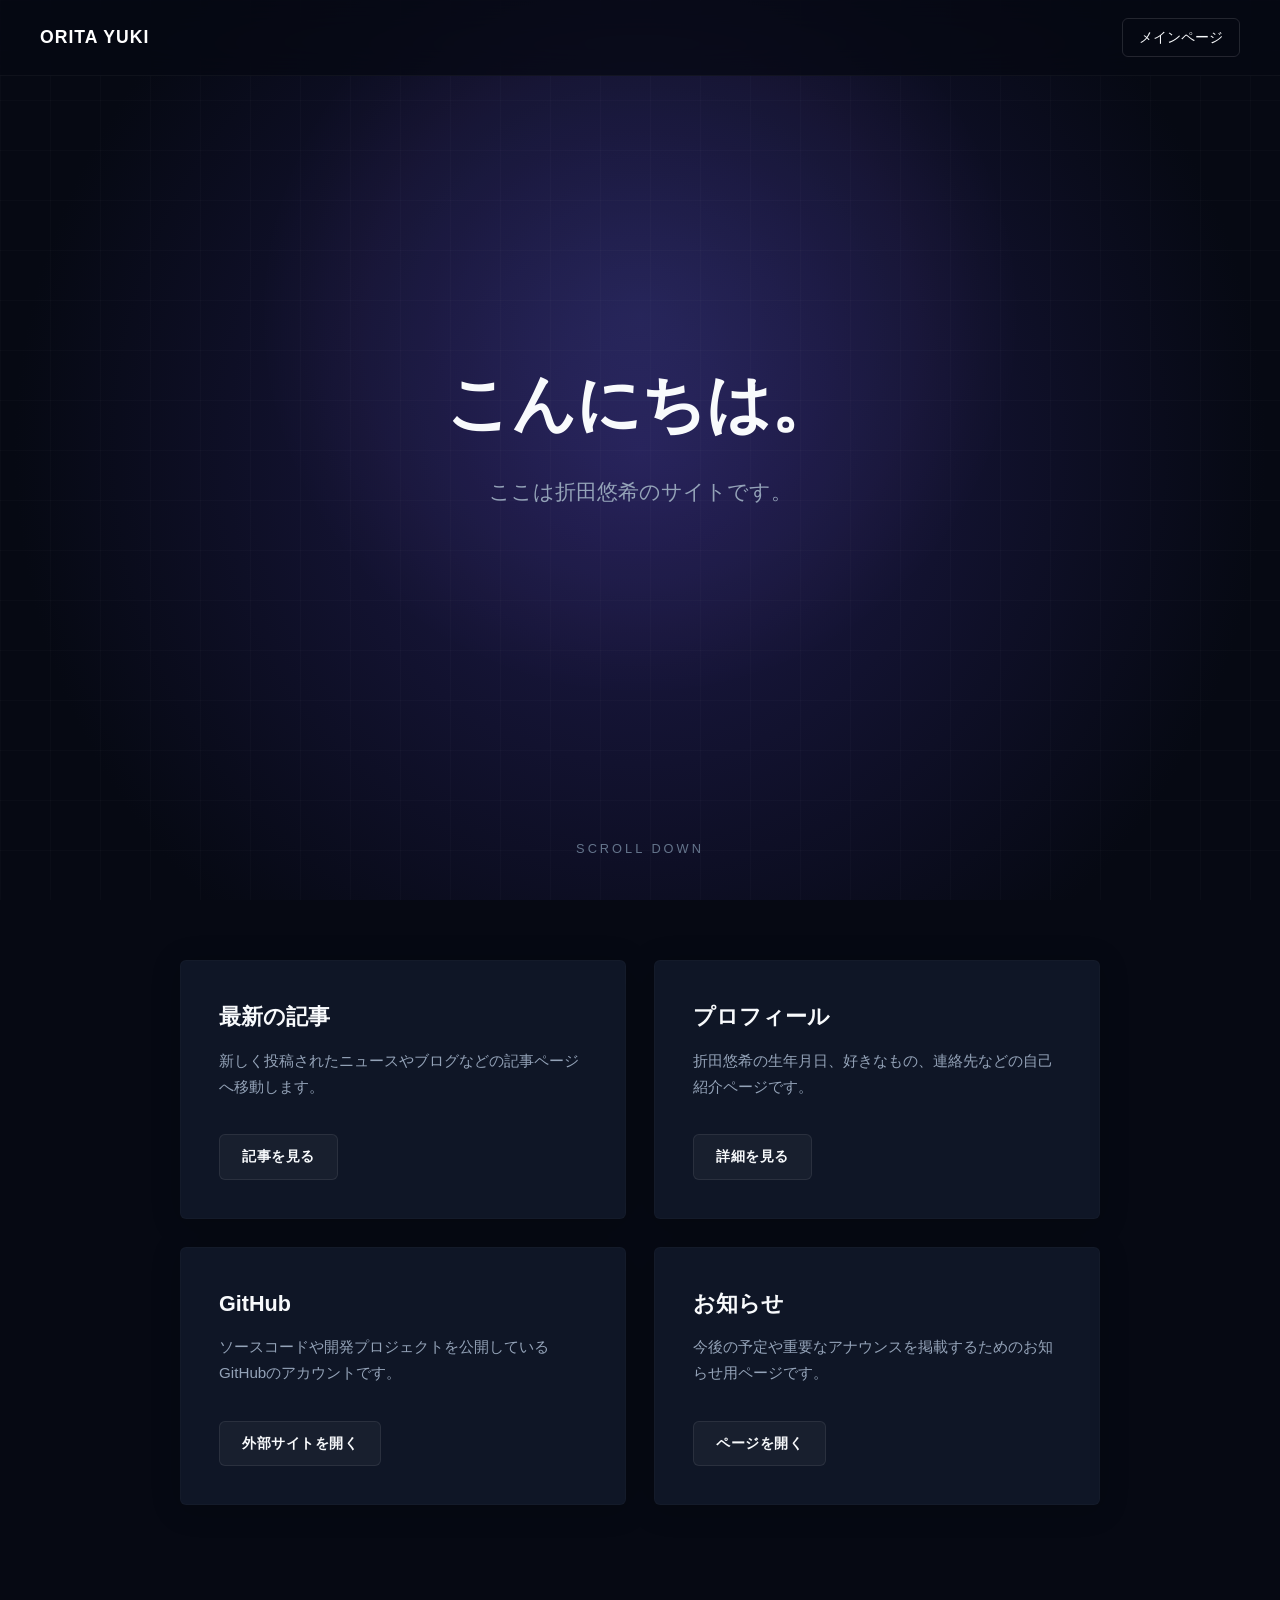
==== index.html @ 7fabd1dc "Add files via upload" ====
<!DOCTYPE html>
<html lang="ja">
<head>
    <meta charset="UTF-8">
    <meta name="viewport" content="width=device-width, initial-scale=1.0">
    <title>折田悠希のサイト</title>
    <style>
        :root {
            --bg-color: #060913;
            --card-bg: #0f1626;
            --text-color: #f8fafc;
            --text-muted: #475569;
            --primary-color: #1d4ed8;
            --accent-color: #6d28d9;
            --border-radius: 6px;
            --transition: cubic-bezier(0.16, 1, 0.3, 1) 0.8s;
        }

        * {
            box-sizing: border-box;
            margin: 0;
            padding: 0;
        }

        body {
            font-family: -apple-system, BlinkMacSystemFont, "Segoe UI", Roboto, "Helvetica Neue", Arial, sans-serif;
            background-color: var(--bg-color);
            color: var(--text-color);
            line-height: 1.7;
            overflow-x: hidden;
            perspective: 1000px;
        }

        /* 動く背景オブジェクト */
        .animated-bg {
            position: fixed;
            top: 0;
            left: 0;
            width: 100%;
            height: 100vh;
            z-index: -1;
            background: radial-gradient(circle at 50% 50%, #1e1b4b 0%, var(--bg-color) 80%);
            overflow: hidden;
        }

        .bg-blob {
            position: absolute;
            top: 35%;
            left: 50%;
            transform: translate(-50%, -50%) scale(1);
            width: 60vmax;
            height: 60vmax;
            background: radial-gradient(circle, rgba(99, 102, 241, 0.15) 0%, rgba(139, 92, 246, 0.05) 50%, transparent 70%);
            mix-blend-mode: screen;
            will-change: transform, border-radius, opacity;
            transition: transform 0.2s cubic-bezier(0.1, 0.8, 0.2, 1);
        }

        .bg-lines {
            position: absolute;
            inset: 0;
            background-image: linear-gradient(rgba(255, 255, 255, 0.02) 1px, transparent 1px),
                              linear-gradient(90deg, rgba(255, 255, 255, 0.02) 1px, transparent 1px);
            background-size: 50px 50px;
            transform-origin: center top;
            will-change: transform;
            transition: transform 0.15s linear;
        }

        /* ヘッダー固定 */
        header {
            position: fixed;
            top: 0;
            left: 0;
            width: 100%;
            background: rgba(6, 9, 19, 0.75);
            backdrop-filter: blur(16px);
            -webkit-backdrop-filter: blur(16px);
            border-bottom: 1px solid rgba(255, 255, 255, 0.04);
            padding: 18px 40px;
            display: flex;
            justify-content: space-between;
            align-items: center;
            z-index: 1000;
        }

        .logo {
            font-weight: 800;
            font-size: 1.1rem;
            letter-spacing: 1px;
            color: #ffffff;
        }

        .header-home-btn {
            font-size: 0.85rem;
            color: var(--text-color);
            text-decoration: none;
            border: 1px solid rgba(255, 255, 255, 0.12);
            padding: 7px 16px;
            border-radius: var(--border-radius);
            transition: all 0.3s ease;
        }

        .header-home-btn:hover {
            background: rgba(255, 255, 255, 0.05);
            border-color: rgba(255, 255, 255, 0.3);
        }

        /* ヒーローセクション */
        .hero {
            height: 100vh;
            display: flex;
            flex-direction: column;
            justify-content: center;
            align-items: center;
            text-align: center;
            padding: 20px;
            position: relative;
        }

        .hero h1 {
            font-size: 4rem;
            font-weight: 900;
            margin-bottom: 15px;
            letter-spacing: -1px;
            opacity: 0;
            transform: translateY(30px);
            animation: fadeInUp 1.2s forwards 0.2s;
        }

        .hero p {
            font-size: 1.3rem;
            color: #94a3b8;
            max-width: 600px;
            margin-bottom: 40px;
            opacity: 0;
            transform: translateY(20px);
            animation: fadeInUp 1.2s forwards 0.4s;
        }

        .scroll-hint {
            position: absolute;
            bottom: 40px;
            font-size: 0.8rem;
            color: #64748b;
            letter-spacing: 3px;
            animation: pulse 2s infinite;
        }

        /* メインコンテンツエリア */
        main {
            max-width: 960px;
            margin: 0 auto;
            padding: 60px 20px 160px 20px;
            position: relative;
            z-index: 2;
        }

        /* ナビゲーションカードグリッド */
        .nav-grid {
            display: grid;
            grid-template-columns: repeat(2, 1fr);
            gap: 28px;
        }

        @media (max-width: 640px) {
            .nav-grid {
                grid-template-columns: 1fr;
            }
            .hero h1 { font-size: 2.8rem; }
            header { padding: 15px 20px; }
        }

        /* スクロール浮き上がり演出 */
        .reveal {
            opacity: 0;
            transform: translateY(50px) scale(0.98);
            transition: var(--transition);
        }

        .reveal.active {
            opacity: 1;
            transform: translateY(0) scale(1);
        }

        /* フォールバック用 */
        .browser-legacy .reveal {
            opacity: 1 !important;
            transform: none !important;
        }

        .card {
            background-color: var(--card-bg);
            border: 1px solid rgba(255, 255, 255, 0.02);
            padding: 38px;
            border-radius: var(--border-radius);
            text-align: left;
            display: flex;
            flex-direction: column;
            justify-content: space-between;
            text-decoration: none;
            color: var(--text-color);
            position: relative;
            overflow: hidden;
            transition: var(--transition);
            box-shadow: 0 4px 30px rgba(0, 0, 0, 0.2);
        }

        .card::before {
            content: '';
            position: absolute;
            top: 0;
            left: 0;
            width: 100%;
            height: 100%;
            background: linear-gradient(135deg, rgba(59, 130, 246, 0.08), transparent);
            opacity: 0;
            transition: var(--transition);
        }

        .card:hover {
            transform: translateY(-8px);
            border-color: rgba(59, 130, 246, 0.25);
            box-shadow: 0 20px 40px -15px rgba(0, 0, 0, 0.6);
        }

        .card:hover::before {
            opacity: 1;
        }

        .card-title {
            font-size: 1.35rem;
            font-weight: 700;
            margin-bottom: 12px;
        }

        .card-desc {
            color: #94a3b8;
            font-size: 0.95rem;
            margin-bottom: 35px;
        }

        .card-btn {
            align-self: flex-start;
            padding: 10px 22px;
            background-color: rgba(255, 255, 255, 0.04);
            border: 1px solid rgba(255, 255, 255, 0.08);
            color: var(--text-color);
            font-size: 0.85rem;
            font-weight: 600;
            letter-spacing: 0.5px;
            border-radius: var(--border-radius);
            transition: var(--transition);
        }

        .card:hover .card-btn {
            background-color: var(--primary-color);
            border-color: var(--primary-color);
            box-shadow: 0 0 15px rgba(37, 99, 235, 0.4);
        }

        .card-notice:hover {
            border-color: rgba(139, 92, 246, 0.3);
        }
        .card-notice:hover .card-btn {
            background-color: var(--accent-color);
            border-color: var(--accent-color);
            box-shadow: 0 0 15px rgba(109, 40, 217, 0.4);
        }

        @keyframes fadeInUp {
            to {
                opacity: 1;
                transform: translateY(0);
            }
        }

        @keyframes pulse {
            0%, 100% { opacity: 0.3; transform: translateY(0); }
            50% { opacity: 0.8; transform: translateY(6px); }
        }
    </style>
</head>
<body>

    <div class="animated-bg">
        <div class="bg-lines" id="bgLines"></div>
        <div class="bg-blob" id="bgBlob"></div>
    </div>

    <header>
        <div class="logo">ORITA YUKI</div>
        <a href="index.html" class="header-home-btn">メインページ</a>
    </header>

    <section class="hero">
        <h1>こんにちは。</h1>
        <p>ここは折田悠希のサイトです。</p>
        <div class="scroll-hint">SCROLL DOWN</div>
    </section>

    <main>
        <div class="nav-grid">
            <a href="articles.html" class="card reveal">
                <div>
                    <div class="card-title">最新の記事</div>
                    <div class="card-desc">新しく投稿されたニュースやブログなどの記事ページへ移動します。</div>
                </div>
                <div class="card-btn">記事を見る</div>
            </a>

            <a href="profile.html" class="card reveal">
                <div>
                    <div class="card-title">プロフィール</div>
                    <div class="card-desc">折田悠希の生年月日、好きなもの、連絡先などの自己紹介ページです。</div>
                </div>
                <div class="card-btn">詳細を見る</div>
            </a>

            <a href="https://github.com/oriyu90" target="_blank" rel="noopener noreferrer" class="card reveal">
                <div>
                    <div class="card-title">GitHub</div>
                    <div class="card-desc">ソースコードや開発プロジェクトを公開しているGitHubのアカウントです。</div>
                </div>
                <div class="card-btn">外部サイトを開く</div>
            </a>

            <a href="oshirase.html" class="card card-notice reveal">
                <div>
                    <div class="card-title">お知らせ</div>
                    <div class="card-desc">今後の予定や重要なアナウンスを掲載するためのお知らせ用ページです。</div>
                </div>
                <div class="card-btn">ページを開く</div>
            </a>
        </div>
    </main>

    <script>
        document.addEventListener("DOMContentLoaded", function () {
            const userAgent = navigator.userAgent;
            if (/MSIE|Trident/.test(userAgent)) {
                document.documentElement.classList.add("browser-legacy");
            }

            const reveals = document.querySelectorAll('.reveal');
            const bgBlob = document.getElementById('bgBlob');
            const bgLines = document.getElementById('bgLines');
            
            function onScroll() {
                const scrollTop = window.scrollY;
                const windowHeight = window.innerHeight;
                
                const scrollPercent = Math.min(scrollTop / windowHeight, 2);
                
                if (bgBlob) {
                    const scaleX = 1 + scrollPercent * 0.4;
                    const scaleY = 1 + scrollPercent * 0.9;
                    const opacity = Math.max(1 - scrollPercent * 0.3, 0.4);
                    bgBlob.style.transform = `translate(-50%, -50%) scale(${scaleX}, ${scaleY}) rotate(${scrollTop * 0.05}deg)`;
                    bgBlob.style.opacity = opacity;
                }
                
                if (bgLines) {
                    bgLines.style.transform = `translateY(${scrollTop * 0.3}px) scaleY(${1 + scrollPercent * 0.15})`;
                }

                const triggerBottom = windowHeight * 0.85;
                reveals.forEach(reveal => {
                    const revealTop = reveal.getBoundingClientRect().top;
                    if (revealTop < triggerBottom) {
                        reveal.classList.add('active');
                    }
                });
            }

            if (!document.documentElement.classList.contains("browser-legacy")) {
                window.addEventListener('scroll', onScroll);
                onScroll();
            }
        });
    </script>
</body>
</html>
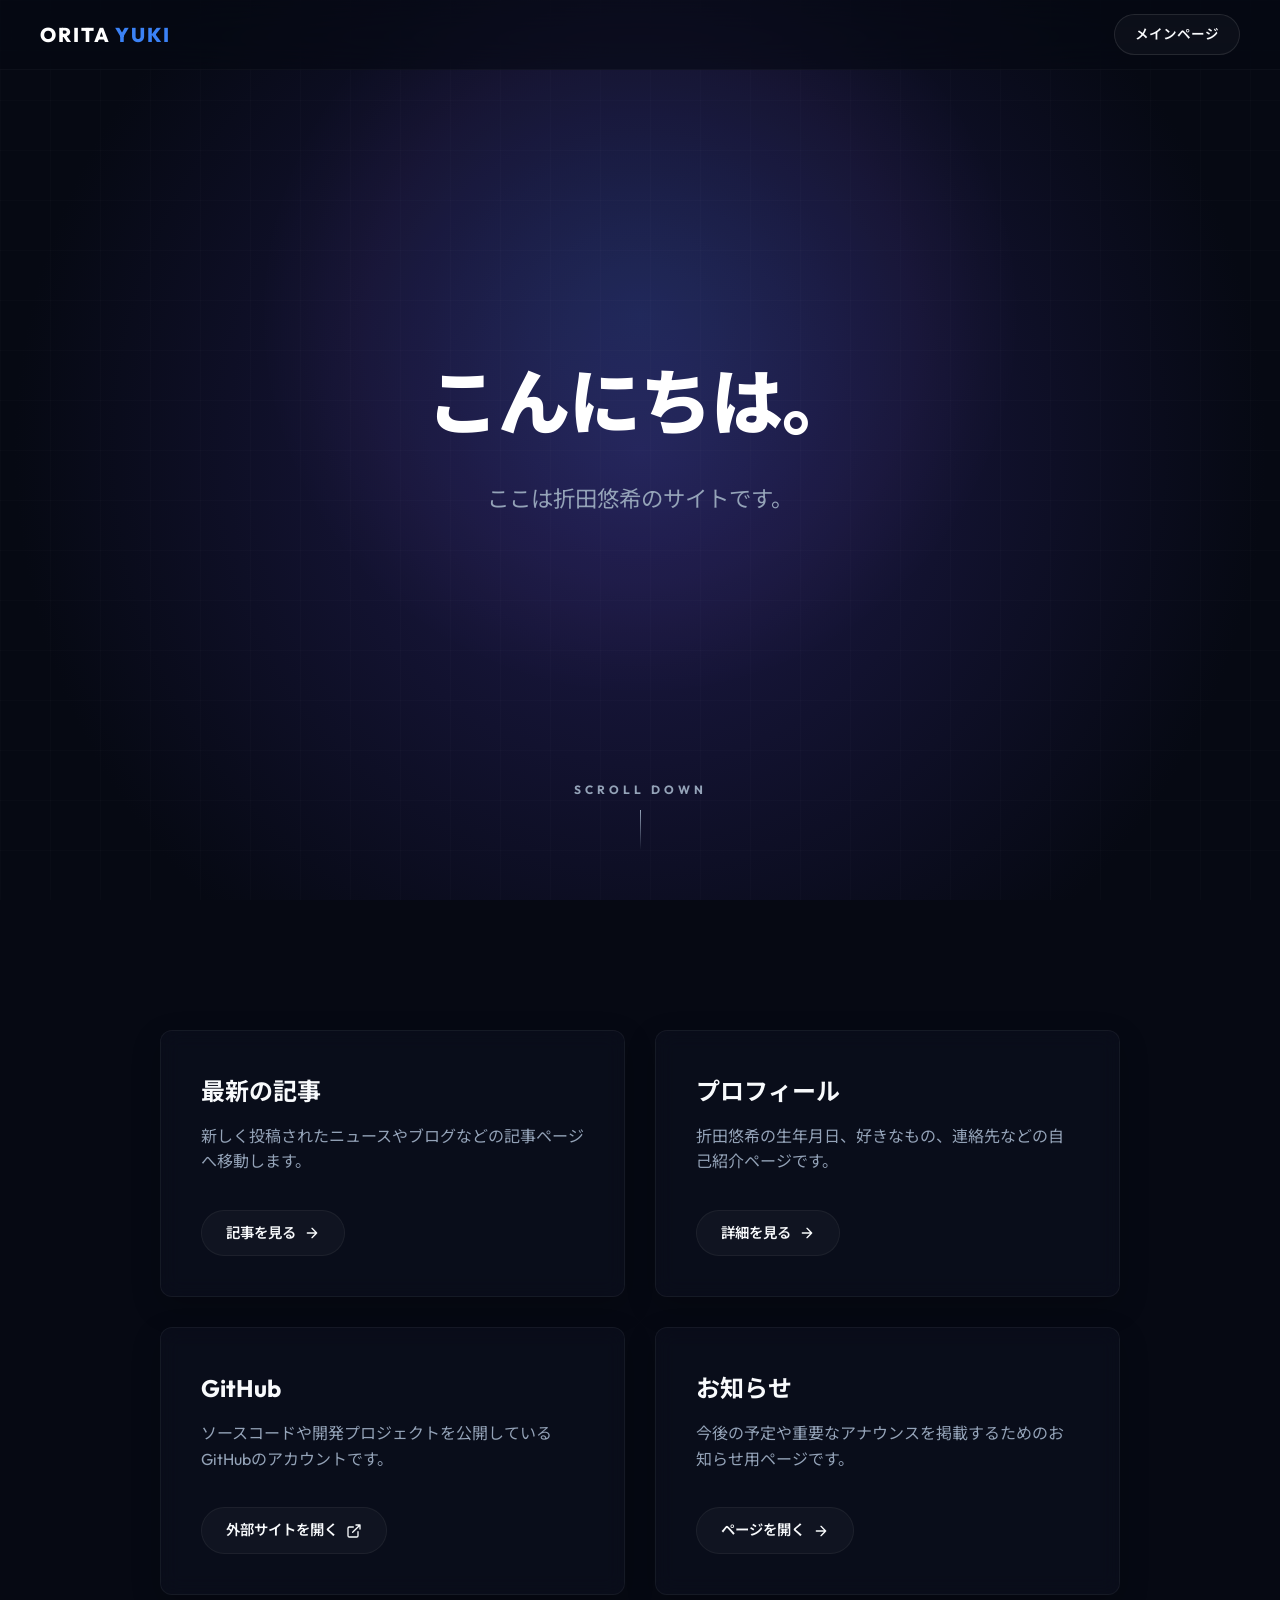
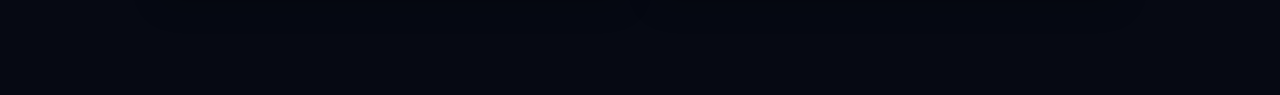
==== commit 6fba6cfe: "Add files via upload" ====
--- a/index.html
+++ b/index.html
@@ -4,109 +4,9 @@
     <meta charset="UTF-8">
     <meta name="viewport" content="width=device-width, initial-scale=1.0">
     <title>折田悠希のサイト</title>
+    <link rel="stylesheet" href="style.css">
     <style>
-        :root {
-            --bg-color: #060913;
-            --card-bg: #0f1626;
-            --text-color: #f8fafc;
-            --text-muted: #475569;
-            --primary-color: #1d4ed8;
-            --accent-color: #6d28d9;
-            --border-radius: 6px;
-            --transition: cubic-bezier(0.16, 1, 0.3, 1) 0.8s;
-        }
-
-        * {
-            box-sizing: border-box;
-            margin: 0;
-            padding: 0;
-        }
-
-        body {
-            font-family: -apple-system, BlinkMacSystemFont, "Segoe UI", Roboto, "Helvetica Neue", Arial, sans-serif;
-            background-color: var(--bg-color);
-            color: var(--text-color);
-            line-height: 1.7;
-            overflow-x: hidden;
-            perspective: 1000px;
-        }
-
-        /* 動く背景オブジェクト */
-        .animated-bg {
-            position: fixed;
-            top: 0;
-            left: 0;
-            width: 100%;
-            height: 100vh;
-            z-index: -1;
-            background: radial-gradient(circle at 50% 50%, #1e1b4b 0%, var(--bg-color) 80%);
-            overflow: hidden;
-        }
-
-        .bg-blob {
-            position: absolute;
-            top: 35%;
-            left: 50%;
-            transform: translate(-50%, -50%) scale(1);
-            width: 60vmax;
-            height: 60vmax;
-            background: radial-gradient(circle, rgba(99, 102, 241, 0.15) 0%, rgba(139, 92, 246, 0.05) 50%, transparent 70%);
-            mix-blend-mode: screen;
-            will-change: transform, border-radius, opacity;
-            transition: transform 0.2s cubic-bezier(0.1, 0.8, 0.2, 1);
-        }
-
-        .bg-lines {
-            position: absolute;
-            inset: 0;
-            background-image: linear-gradient(rgba(255, 255, 255, 0.02) 1px, transparent 1px),
-                              linear-gradient(90deg, rgba(255, 255, 255, 0.02) 1px, transparent 1px);
-            background-size: 50px 50px;
-            transform-origin: center top;
-            will-change: transform;
-            transition: transform 0.15s linear;
-        }
-
-        /* ヘッダー固定 */
-        header {
-            position: fixed;
-            top: 0;
-            left: 0;
-            width: 100%;
-            background: rgba(6, 9, 19, 0.75);
-            backdrop-filter: blur(16px);
-            -webkit-backdrop-filter: blur(16px);
-            border-bottom: 1px solid rgba(255, 255, 255, 0.04);
-            padding: 18px 40px;
-            display: flex;
-            justify-content: space-between;
-            align-items: center;
-            z-index: 1000;
-        }
-
-        .logo {
-            font-weight: 800;
-            font-size: 1.1rem;
-            letter-spacing: 1px;
-            color: #ffffff;
-        }
-
-        .header-home-btn {
-            font-size: 0.85rem;
-            color: var(--text-color);
-            text-decoration: none;
-            border: 1px solid rgba(255, 255, 255, 0.12);
-            padding: 7px 16px;
-            border-radius: var(--border-radius);
-            transition: all 0.3s ease;
-        }
-
-        .header-home-btn:hover {
-            background: rgba(255, 255, 255, 0.05);
-            border-color: rgba(255, 255, 255, 0.3);
-        }
-
-        /* ヒーローセクション */
+        /* ヒーローセクション固有のスタイル */
         .hero {
             height: 100vh;
             display: flex;
@@ -119,153 +19,44 @@
         }
 
         .hero h1 {
-            font-size: 4rem;
+            font-size: 4.5rem;
             font-weight: 900;
             margin-bottom: 15px;
             letter-spacing: -1px;
             opacity: 0;
-            transform: translateY(30px);
-            animation: fadeInUp 1.2s forwards 0.2s;
+            transform: translateY(40px);
+            animation: fadeInUp 1.2s cubic-bezier(0.16, 1, 0.3, 1) forwards 0.2s;
         }
 
         .hero p {
-            font-size: 1.3rem;
-            color: #94a3b8;
+            font-size: 1.4rem;
+            color: var(--text-muted);
             max-width: 600px;
             margin-bottom: 40px;
             opacity: 0;
-            transform: translateY(20px);
-            animation: fadeInUp 1.2s forwards 0.4s;
+            transform: translateY(30px);
+            animation: fadeInUp 1.2s cubic-bezier(0.16, 1, 0.3, 1) forwards 0.4s;
         }
 
         .scroll-hint {
             position: absolute;
-            bottom: 40px;
-            font-size: 0.8rem;
-            color: #64748b;
-            letter-spacing: 3px;
-            animation: pulse 2s infinite;
+            bottom: 50px;
+            font-size: 0.75rem;
+            font-weight: 700;
+            color: var(--text-muted);
+            letter-spacing: 4px;
+            animation: pulse 2.5s infinite;
+            display: flex;
+            flex-direction: column;
+            align-items: center;
+            gap: 10px;
         }
 
-        /* メインコンテンツエリア */
-        main {
-            max-width: 960px;
-            margin: 0 auto;
-            padding: 60px 20px 160px 20px;
-            position: relative;
-            z-index: 2;
-        }
-
-        /* ナビゲーションカードグリッド */
-        .nav-grid {
-            display: grid;
-            grid-template-columns: repeat(2, 1fr);
-            gap: 28px;
-        }
-
-        @media (max-width: 640px) {
-            .nav-grid {
-                grid-template-columns: 1fr;
-            }
-            .hero h1 { font-size: 2.8rem; }
-            header { padding: 15px 20px; }
-        }
-
-        /* スクロール浮き上がり演出 */
-        .reveal {
-            opacity: 0;
-            transform: translateY(50px) scale(0.98);
-            transition: var(--transition);
-        }
-
-        .reveal.active {
-            opacity: 1;
-            transform: translateY(0) scale(1);
-        }
-
-        /* フォールバック用 */
-        .browser-legacy .reveal {
-            opacity: 1 !important;
-            transform: none !important;
-        }
-
-        .card {
-            background-color: var(--card-bg);
-            border: 1px solid rgba(255, 255, 255, 0.02);
-            padding: 38px;
-            border-radius: var(--border-radius);
-            text-align: left;
-            display: flex;
-            flex-direction: column;
-            justify-content: space-between;
-            text-decoration: none;
-            color: var(--text-color);
-            position: relative;
-            overflow: hidden;
-            transition: var(--transition);
-            box-shadow: 0 4px 30px rgba(0, 0, 0, 0.2);
-        }
-
-        .card::before {
+        .scroll-hint::after {
             content: '';
-            position: absolute;
-            top: 0;
-            left: 0;
-            width: 100%;
-            height: 100%;
-            background: linear-gradient(135deg, rgba(59, 130, 246, 0.08), transparent);
-            opacity: 0;
-            transition: var(--transition);
-        }
-
-        .card:hover {
-            transform: translateY(-8px);
-            border-color: rgba(59, 130, 246, 0.25);
-            box-shadow: 0 20px 40px -15px rgba(0, 0, 0, 0.6);
-        }
-
-        .card:hover::before {
-            opacity: 1;
-        }
-
-        .card-title {
-            font-size: 1.35rem;
-            font-weight: 700;
-            margin-bottom: 12px;
-        }
-
-        .card-desc {
-            color: #94a3b8;
-            font-size: 0.95rem;
-            margin-bottom: 35px;
-        }
-
-        .card-btn {
-            align-self: flex-start;
-            padding: 10px 22px;
-            background-color: rgba(255, 255, 255, 0.04);
-            border: 1px solid rgba(255, 255, 255, 0.08);
-            color: var(--text-color);
-            font-size: 0.85rem;
-            font-weight: 600;
-            letter-spacing: 0.5px;
-            border-radius: var(--border-radius);
-            transition: var(--transition);
-        }
-
-        .card:hover .card-btn {
-            background-color: var(--primary-color);
-            border-color: var(--primary-color);
-            box-shadow: 0 0 15px rgba(37, 99, 235, 0.4);
-        }
-
-        .card-notice:hover {
-            border-color: rgba(139, 92, 246, 0.3);
-        }
-        .card-notice:hover .card-btn {
-            background-color: var(--accent-color);
-            border-color: var(--accent-color);
-            box-shadow: 0 0 15px rgba(109, 40, 217, 0.4);
+            width: 1px;
+            height: 40px;
+            background: linear-gradient(to bottom, var(--text-muted), transparent);
         }
 
         @keyframes fadeInUp {
@@ -277,7 +68,12 @@
 
         @keyframes pulse {
             0%, 100% { opacity: 0.3; transform: translateY(0); }
-            50% { opacity: 0.8; transform: translateY(6px); }
+            50% { opacity: 1; transform: translateY(8px); }
+        }
+
+        @media (max-width: 640px) {
+            .hero h1 { font-size: 3rem; }
+            .hero p { font-size: 1.1rem; }
         }
     </style>
 </head>
@@ -289,7 +85,7 @@
     </div>
 
     <header>
-        <div class="logo">ORITA YUKI</div>
+        <a href="index.html" class="logo">ORITA <span class="logo-highlight">YUKI</span></a>
         <a href="index.html" class="header-home-btn">メインページ</a>
     </header>
 
@@ -300,84 +96,53 @@
     </section>
 
     <main>
-        <div class="nav-grid">
-            <a href="articles.html" class="card reveal">
+        <div class="card-grid">
+            <a href="articles.html" class="glass-card reveal">
                 <div>
                     <div class="card-title">最新の記事</div>
                     <div class="card-desc">新しく投稿されたニュースやブログなどの記事ページへ移動します。</div>
                 </div>
-                <div class="card-btn">記事を見る</div>
+                <div class="card-action">
+                    記事を見る
+                    <svg viewBox="0 0 24 24"><path d="M5 12h14M12 5l7 7-7 7"/></svg>
+                </div>
             </a>
 
-            <a href="profile.html" class="card reveal">
+            <a href="profile.html" class="glass-card reveal">
                 <div>
                     <div class="card-title">プロフィール</div>
                     <div class="card-desc">折田悠希の生年月日、好きなもの、連絡先などの自己紹介ページです。</div>
                 </div>
-                <div class="card-btn">詳細を見る</div>
+                <div class="card-action">
+                    詳細を見る
+                    <svg viewBox="0 0 24 24"><path d="M5 12h14M12 5l7 7-7 7"/></svg>
+                </div>
             </a>
 
-            <a href="https://github.com/oriyu90" target="_blank" rel="noopener noreferrer" class="card reveal">
+            <a href="https://github.com/oriyu90" target="_blank" rel="noopener noreferrer" class="glass-card reveal">
                 <div>
                     <div class="card-title">GitHub</div>
                     <div class="card-desc">ソースコードや開発プロジェクトを公開しているGitHubのアカウントです。</div>
                 </div>
-                <div class="card-btn">外部サイトを開く</div>
+                <div class="card-action">
+                    外部サイトを開く
+                    <svg viewBox="0 0 24 24"><path d="M18 13v6a2 2 0 01-2 2H5a2 2 0 01-2-2V8a2 2 0 012-2h6M15 3h6v6M10 14L21 3"/></svg>
+                </div>
             </a>
 
-            <a href="oshirase.html" class="card card-notice reveal">
+            <a href="oshirase.html" class="glass-card accent reveal">
                 <div>
                     <div class="card-title">お知らせ</div>
                     <div class="card-desc">今後の予定や重要なアナウンスを掲載するためのお知らせ用ページです。</div>
                 </div>
-                <div class="card-btn">ページを開く</div>
+                <div class="card-action">
+                    ページを開く
+                    <svg viewBox="0 0 24 24"><path d="M5 12h14M12 5l7 7-7 7"/></svg>
+                </div>
             </a>
         </div>
     </main>
 
-    <script>
-        document.addEventListener("DOMContentLoaded", function () {
-            const userAgent = navigator.userAgent;
-            if (/MSIE|Trident/.test(userAgent)) {
-                document.documentElement.classList.add("browser-legacy");
-            }
-
-            const reveals = document.querySelectorAll('.reveal');
-            const bgBlob = document.getElementById('bgBlob');
-            const bgLines = document.getElementById('bgLines');
-            
-            function onScroll() {
-                const scrollTop = window.scrollY;
-                const windowHeight = window.innerHeight;
-                
-                const scrollPercent = Math.min(scrollTop / windowHeight, 2);
-                
-                if (bgBlob) {
-                    const scaleX = 1 + scrollPercent * 0.4;
-                    const scaleY = 1 + scrollPercent * 0.9;
-                    const opacity = Math.max(1 - scrollPercent * 0.3, 0.4);
-                    bgBlob.style.transform = `translate(-50%, -50%) scale(${scaleX}, ${scaleY}) rotate(${scrollTop * 0.05}deg)`;
-                    bgBlob.style.opacity = opacity;
-                }
-                
-                if (bgLines) {
-                    bgLines.style.transform = `translateY(${scrollTop * 0.3}px) scaleY(${1 + scrollPercent * 0.15})`;
-                }
-
-                const triggerBottom = windowHeight * 0.85;
-                reveals.forEach(reveal => {
-                    const revealTop = reveal.getBoundingClientRect().top;
-                    if (revealTop < triggerBottom) {
-                        reveal.classList.add('active');
-                    }
-                });
-            }
-
-            if (!document.documentElement.classList.contains("browser-legacy")) {
-                window.addEventListener('scroll', onScroll);
-                onScroll();
-            }
-        });
-    </script>
+    <script src="main.js"></script>
 </body>
 </html>
--- a/style.css
+++ b/style.css
@@ -0,0 +1,473 @@
+@import url('https://fonts.googleapis.com/css2?family=Outfit:wght@300;400;600;700;800&family=Noto+Sans+JP:wght@300;400;500;700;800&display=swap');
+
+:root {
+    --bg-color: #060913;
+    --card-bg: rgba(15, 22, 38, 0.4);
+    --card-border: rgba(255, 255, 255, 0.05);
+    --text-color: #f8fafc;
+    --text-muted: #94a3b8;
+    --primary-color: #3b82f6;
+    --primary-hover: #2563eb;
+    --accent-color: #8b5cf6;
+    --accent-hover: #7c3aed;
+    --border-radius: 12px;
+    --transition-fast: 0.2s cubic-bezier(0.16, 1, 0.3, 1);
+    --transition: 0.4s cubic-bezier(0.16, 1, 0.3, 1);
+    --transition-slow: 0.8s cubic-bezier(0.16, 1, 0.3, 1);
+    --header-height: 70px;
+}
+
+* {
+    box-sizing: border-box;
+    margin: 0;
+    padding: 0;
+}
+
+body {
+    font-family: 'Outfit', 'Noto Sans JP', -apple-system, BlinkMacSystemFont, sans-serif;
+    background-color: var(--bg-color);
+    color: var(--text-color);
+    line-height: 1.7;
+    overflow-x: hidden;
+    perspective: 1000px;
+    -webkit-font-smoothing: antialiased;
+    -moz-osx-font-smoothing: grayscale;
+}
+
+/* --------------------------------
+   Background Effects
+-------------------------------- */
+.animated-bg {
+    position: fixed;
+    top: 0;
+    left: 0;
+    width: 100%;
+    height: 100vh;
+    z-index: -1;
+    background: radial-gradient(circle at 50% 50%, #1e1b4b 0%, var(--bg-color) 80%);
+    overflow: hidden;
+}
+
+.bg-blob {
+    position: absolute;
+    top: 35%;
+    left: 50%;
+    transform: translate(-50%, -50%) scale(1);
+    width: 60vmax;
+    height: 60vmax;
+    background: radial-gradient(circle, rgba(59, 130, 246, 0.15) 0%, rgba(139, 92, 246, 0.05) 50%, transparent 70%);
+    mix-blend-mode: screen;
+    will-change: transform, opacity;
+    transition: transform 0.3s cubic-bezier(0.1, 0.8, 0.2, 1);
+}
+
+.bg-lines {
+    position: absolute;
+    inset: 0;
+    background-image: linear-gradient(rgba(255, 255, 255, 0.015) 1px, transparent 1px),
+                      linear-gradient(90deg, rgba(255, 255, 255, 0.015) 1px, transparent 1px);
+    background-size: 50px 50px;
+    transform-origin: center top;
+    will-change: transform;
+    transition: transform 0.2s linear;
+}
+
+/* --------------------------------
+   Header
+-------------------------------- */
+header {
+    position: fixed;
+    top: 0;
+    left: 0;
+    width: 100%;
+    height: var(--header-height);
+    background: rgba(6, 9, 19, 0.6);
+    backdrop-filter: blur(20px);
+    -webkit-backdrop-filter: blur(20px);
+    border-bottom: 1px solid rgba(255, 255, 255, 0.03);
+    padding: 0 40px;
+    display: flex;
+    justify-content: space-between;
+    align-items: center;
+    z-index: 1000;
+    transition: var(--transition);
+}
+
+.logo {
+    font-family: 'Outfit', sans-serif;
+    font-weight: 800;
+    font-size: 1.25rem;
+    letter-spacing: 2px;
+    color: #ffffff;
+    text-transform: uppercase;
+    text-decoration: none;
+}
+
+.logo-highlight {
+    color: var(--primary-color);
+}
+
+.header-home-btn {
+    font-size: 0.85rem;
+    font-weight: 600;
+    color: var(--text-color);
+    text-decoration: none;
+    border: 1px solid rgba(255, 255, 255, 0.1);
+    background: rgba(255, 255, 255, 0.03);
+    padding: 8px 20px;
+    border-radius: 30px;
+    transition: var(--transition-fast);
+}
+
+.header-home-btn:hover {
+    background: rgba(255, 255, 255, 0.1);
+    border-color: rgba(255, 255, 255, 0.2);
+    transform: translateY(-2px);
+    box-shadow: 0 4px 12px rgba(0, 0, 0, 0.1);
+}
+
+/* --------------------------------
+   Layout & Typography
+-------------------------------- */
+main {
+    max-width: 1000px;
+    margin: 0 auto;
+    padding: calc(var(--header-height) + 60px) 20px 100px;
+    position: relative;
+    z-index: 2;
+}
+
+h1, h2, h3 {
+    font-family: 'Outfit', 'Noto Sans JP', sans-serif;
+    color: #ffffff;
+}
+
+.page-title {
+    font-size: 2.5rem;
+    font-weight: 800;
+    margin-bottom: 10px;
+    background: linear-gradient(135deg, #fff 0%, #a5b4fc 100%);
+    -webkit-background-clip: text;
+    -webkit-text-fill-color: transparent;
+    display: inline-block;
+}
+
+.page-subtitle {
+    color: var(--text-muted);
+    font-size: 1.1rem;
+    margin-bottom: 40px;
+}
+
+/* --------------------------------
+   Reveal Animation
+-------------------------------- */
+.reveal {
+    opacity: 0;
+    transform: translateY(30px);
+    transition: var(--transition-slow);
+}
+
+.reveal.active {
+    opacity: 1;
+    transform: translateY(0);
+}
+
+.browser-legacy .reveal {
+    opacity: 1 !important;
+    transform: none !important;
+}
+
+/* --------------------------------
+   Cards
+-------------------------------- */
+.card-grid {
+    display: grid;
+    grid-template-columns: repeat(auto-fit, minmax(320px, 1fr));
+    gap: 30px;
+}
+
+.glass-card {
+    background: var(--card-bg);
+    border: 1px solid var(--card-border);
+    backdrop-filter: blur(10px);
+    -webkit-backdrop-filter: blur(10px);
+    padding: 40px;
+    border-radius: var(--border-radius);
+    display: flex;
+    flex-direction: column;
+    justify-content: space-between;
+    text-decoration: none;
+    color: var(--text-color);
+    position: relative;
+    overflow: hidden;
+    transition: var(--transition);
+    box-shadow: 0 10px 30px rgba(0, 0, 0, 0.2);
+}
+
+.glass-card::before {
+    content: '';
+    position: absolute;
+    inset: 0;
+    background: linear-gradient(135deg, rgba(255, 255, 255, 0.05) 0%, transparent 100%);
+    opacity: 0;
+    transition: var(--transition);
+}
+
+.glass-card:hover {
+    transform: translateY(-10px);
+    border-color: rgba(255, 255, 255, 0.15);
+    box-shadow: 0 20px 40px -10px rgba(0, 0, 0, 0.5);
+}
+
+.glass-card:hover::before {
+    opacity: 1;
+}
+
+.card-title {
+    font-size: 1.5rem;
+    font-weight: 700;
+    margin-bottom: 12px;
+    display: flex;
+    align-items: center;
+    gap: 10px;
+}
+
+.card-title .icon {
+    font-size: 1.2rem;
+    opacity: 0.8;
+}
+
+.card-desc {
+    color: var(--text-muted);
+    font-size: 1rem;
+    margin-bottom: 35px;
+    line-height: 1.6;
+}
+
+.card-action {
+    display: inline-flex;
+    align-items: center;
+    gap: 8px;
+    align-self: flex-start;
+    padding: 10px 24px;
+    background: rgba(255, 255, 255, 0.03);
+    border: 1px solid rgba(255, 255, 255, 0.05);
+    color: var(--text-color);
+    font-size: 0.9rem;
+    font-weight: 600;
+    border-radius: 30px;
+    transition: var(--transition-fast);
+}
+
+.card-action svg {
+    width: 16px;
+    height: 16px;
+    fill: none;
+    stroke: currentColor;
+    stroke-width: 2;
+    stroke-linecap: round;
+    stroke-linejoin: round;
+    transition: transform var(--transition-fast);
+}
+
+.glass-card:hover .card-action {
+    background: var(--primary-color);
+    border-color: var(--primary-color);
+    box-shadow: 0 0 20px rgba(59, 130, 246, 0.3);
+}
+
+.glass-card:hover .card-action svg {
+    transform: translateX(4px);
+}
+
+/* Card variants */
+.glass-card.accent:hover {
+    border-color: rgba(139, 92, 246, 0.3);
+}
+
+.glass-card.accent:hover .card-action {
+    background: var(--accent-color);
+    border-color: var(--accent-color);
+    box-shadow: 0 0 20px rgba(139, 92, 246, 0.3);
+}
+
+/* --------------------------------
+   Media Queries (Responsive)
+-------------------------------- */
+@media (max-width: 768px) {
+    header {
+        padding: 0 20px;
+    }
+    main {
+        padding: calc(var(--header-height) + 40px) 20px 60px;
+    }
+    .card-grid {
+        grid-template-columns: 1fr;
+    }
+    .glass-card {
+        padding: 30px;
+    }
+    .page-title {
+        font-size: 2rem;
+    }
+}
+
+/* --------------------------------
+   Profile Page
+-------------------------------- */
+.profile-container {
+    background: var(--card-bg);
+    border: 1px solid var(--card-border);
+    backdrop-filter: blur(10px);
+    -webkit-backdrop-filter: blur(10px);
+    border-radius: var(--border-radius);
+    padding: 50px;
+    display: flex;
+    gap: 50px;
+    align-items: center;
+    box-shadow: 0 15px 40px rgba(0,0,0,0.3);
+}
+
+.profile-img {
+    width: 200px;
+    height: 200px;
+    object-fit: cover;
+    border-radius: 50%;
+    border: 4px solid rgba(255, 255, 255, 0.1);
+    box-shadow: 0 0 30px rgba(59, 130, 246, 0.2);
+    transition: var(--transition);
+}
+
+.profile-img:hover {
+    transform: scale(1.05) rotate(5deg);
+    border-color: rgba(59, 130, 246, 0.4);
+}
+
+.info-list {
+    flex: 1;
+    display: flex;
+    flex-direction: column;
+    gap: 25px;
+}
+
+.info-item .label {
+    color: var(--primary-color);
+    font-size: 0.85rem;
+    font-weight: 700;
+    letter-spacing: 2px;
+    margin-bottom: 5px;
+    text-transform: uppercase;
+}
+
+.info-item p {
+    font-size: 1.2rem;
+    font-weight: 500;
+}
+        
+.name-jp {
+    font-size: 2rem;
+    font-weight: 800;
+    color: #ffffff;
+}
+        
+.name-en {
+    font-size: 1rem;
+    color: var(--text-muted);
+    font-family: monospace;
+    margin-left: 12px;
+}
+
+.info-item a {
+    color: var(--text-color);
+    text-decoration: none;
+    border-bottom: 1px solid var(--primary-color);
+    padding-bottom: 2px;
+    transition: var(--transition-fast);
+}
+
+.info-item a:hover {
+    color: var(--primary-color);
+    border-bottom-color: transparent;
+}
+
+@media (max-width: 768px) {
+    .profile-container {
+        flex-direction: column;
+        text-align: center;
+        padding: 40px 25px;
+    }
+    .name-en {
+        display: block;
+        margin-left: 0;
+        margin-top: 5px;
+    }
+}
+
+/* --------------------------------
+   Lists / Announcements
+-------------------------------- */
+.announcement-list {
+    display: flex;
+    flex-direction: column;
+    gap: 20px;
+}
+
+.announcement-item {
+    background: var(--card-bg);
+    border: 1px solid var(--card-border);
+    backdrop-filter: blur(10px);
+    -webkit-backdrop-filter: blur(10px);
+    border-radius: var(--border-radius);
+    padding: 25px 30px;
+    display: flex;
+    align-items: center;
+    gap: 30px;
+    transition: var(--transition-fast);
+    text-decoration: none;
+    color: var(--text-color);
+}
+
+.announcement-item:hover {
+    background: rgba(255, 255, 255, 0.05);
+    transform: translateX(5px);
+    border-color: rgba(255, 255, 255, 0.15);
+}
+
+.announcement-date {
+    color: var(--primary-color);
+    font-family: monospace;
+    font-weight: 600;
+    font-size: 1rem;
+    white-space: nowrap;
+}
+
+.announcement-title {
+    font-size: 1.1rem;
+    font-weight: 500;
+    line-height: 1.5;
+    flex: 1;
+}
+
+.announcement-tag {
+    background: rgba(59, 130, 246, 0.15);
+    color: #60a5fa;
+    padding: 4px 12px;
+    border-radius: 20px;
+    font-size: 0.75rem;
+    font-weight: 700;
+    letter-spacing: 1px;
+}
+
+.announcement-tag.important {
+    background: rgba(139, 92, 246, 0.15);
+    color: #c4b5fd;
+}
+
+@media (max-width: 640px) {
+    .announcement-item {
+        flex-direction: column;
+        align-items: flex-start;
+        gap: 15px;
+        padding: 20px;
+    }
+}
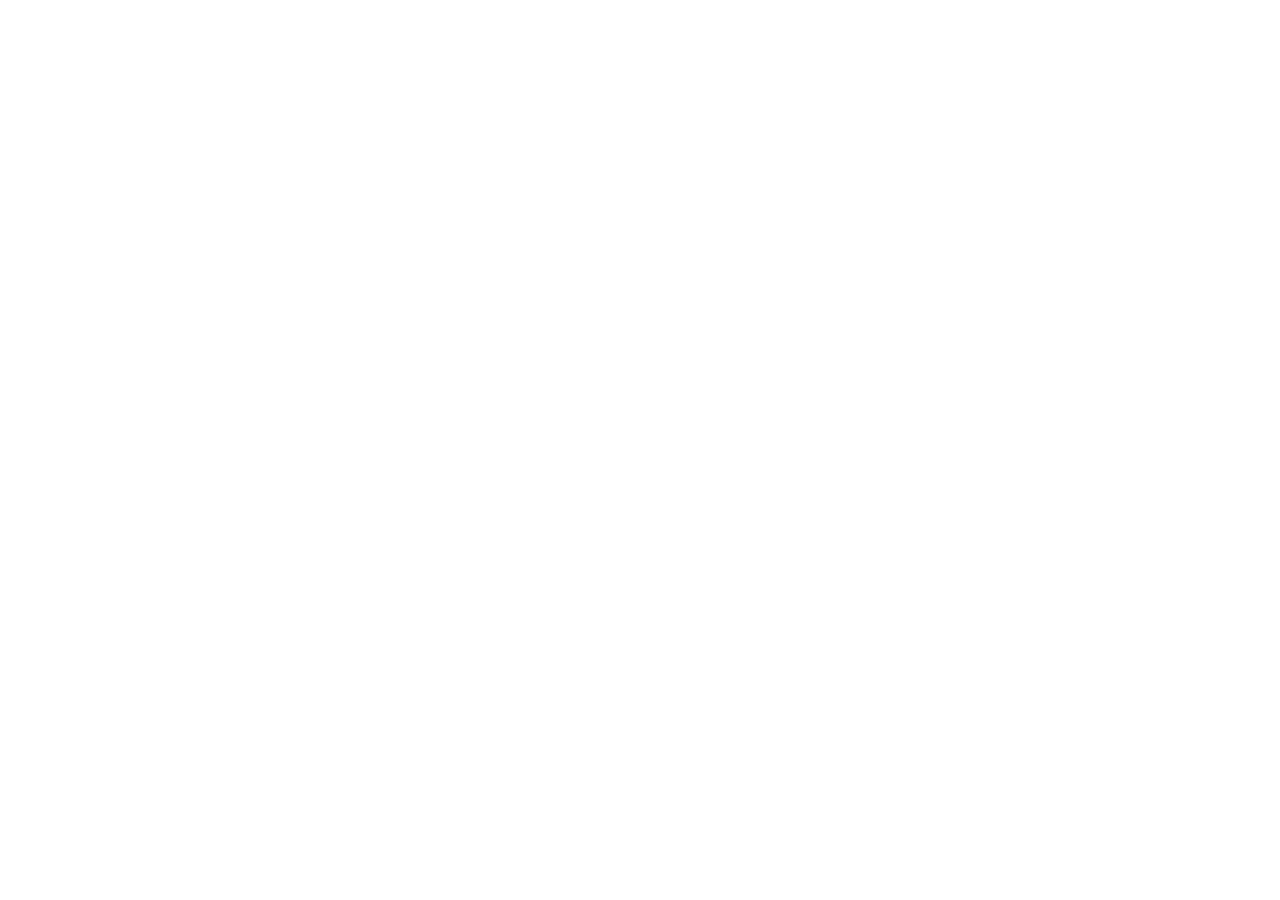
==== commit 78aec09b: "Add files via upload" ====
--- a/index.html
+++ b/index.html
@@ -1,148 +1,30 @@
-<!DOCTYPE html>
+<!doctype html>
 <html lang="ja">
 <head>
-    <meta charset="UTF-8">
-    <meta name="viewport" content="width=device-width, initial-scale=1.0">
-    <title>折田悠希のサイト</title>
-    <link rel="stylesheet" href="style.css">
-    <style>
-        /* ヒーローセクション固有のスタイル */
-        .hero {
-            height: 100vh;
-            display: flex;
-            flex-direction: column;
-            justify-content: center;
-            align-items: center;
-            text-align: center;
-            padding: 20px;
-            position: relative;
-        }
+  <meta charset="utf-8">
+  <meta name="viewport" content="width=device-width, initial-scale=1">
+  <title>Studio RIZI has moved</title>
 
-        .hero h1 {
-            font-size: 4.5rem;
-            font-weight: 900;
-            margin-bottom: 15px;
-            letter-spacing: -1px;
-            opacity: 0;
-            transform: translateY(40px);
-            animation: fadeInUp 1.2s cubic-bezier(0.16, 1, 0.3, 1) forwards 0.2s;
-        }
+  <!-- Google Search treats an instant meta refresh as a permanent redirect. -->
+  <meta http-equiv="refresh" content="0; url=https://studio-rizi.pages.dev/">
 
-        .hero p {
-            font-size: 1.4rem;
-            color: var(--text-muted);
-            max-width: 600px;
-            margin-bottom: 40px;
-            opacity: 0;
-            transform: translateY(30px);
-            animation: fadeInUp 1.2s cubic-bezier(0.16, 1, 0.3, 1) forwards 0.4s;
-        }
+  <!-- Tell search engines which URL is canonical. -->
+  <link rel="canonical" href="https://studio-rizi.pages.dev/">
+  <meta name="robots" content="index,follow">
 
-        .scroll-hint {
-            position: absolute;
-            bottom: 50px;
-            font-size: 0.75rem;
-            font-weight: 700;
-            color: var(--text-muted);
-            letter-spacing: 4px;
-            animation: pulse 2.5s infinite;
-            display: flex;
-            flex-direction: column;
-            align-items: center;
-            gap: 10px;
-        }
-
-        .scroll-hint::after {
-            content: '';
-            width: 1px;
-            height: 40px;
-            background: linear-gradient(to bottom, var(--text-muted), transparent);
-        }
-
-        @keyframes fadeInUp {
-            to {
-                opacity: 1;
-                transform: translateY(0);
-            }
-        }
-
-        @keyframes pulse {
-            0%, 100% { opacity: 0.3; transform: translateY(0); }
-            50% { opacity: 1; transform: translateY(8px); }
-        }
-
-        @media (max-width: 640px) {
-            .hero h1 { font-size: 3rem; }
-            .hero p { font-size: 1.1rem; }
-        }
-    </style>
+  <script>
+    // Fallback for browsers/environments where meta refresh does not fire.
+    window.location.replace("https://studio-rizi.pages.dev/");
+  </script>
 </head>
 <body>
-
-    <div class="animated-bg">
-        <div class="bg-lines" id="bgLines"></div>
-        <div class="bg-blob" id="bgBlob"></div>
-    </div>
-
-    <header>
-        <a href="index.html" class="logo">ORITA <span class="logo-highlight">YUKI</span></a>
-        <a href="index.html" class="header-home-btn">メインページ</a>
-    </header>
-
-    <section class="hero">
-        <h1>こんにちは。</h1>
-        <p>ここは折田悠希のサイトです。</p>
-        <div class="scroll-hint">SCROLL DOWN</div>
-    </section>
-
-    <main>
-        <div class="card-grid">
-            <a href="articles.html" class="glass-card reveal">
-                <div>
-                    <div class="card-title">最新の記事</div>
-                    <div class="card-desc">新しく投稿されたニュースやブログなどの記事ページへ移動します。</div>
-                </div>
-                <div class="card-action">
-                    記事を見る
-                    <svg viewBox="0 0 24 24"><path d="M5 12h14M12 5l7 7-7 7"/></svg>
-                </div>
-            </a>
-
-            <a href="profile.html" class="glass-card reveal">
-                <div>
-                    <div class="card-title">プロフィール</div>
-                    <div class="card-desc">折田悠希の生年月日、好きなもの、連絡先などの自己紹介ページです。</div>
-                </div>
-                <div class="card-action">
-                    詳細を見る
-                    <svg viewBox="0 0 24 24"><path d="M5 12h14M12 5l7 7-7 7"/></svg>
-                </div>
-            </a>
-
-            <a href="https://github.com/oriyu90" target="_blank" rel="noopener noreferrer" class="glass-card reveal">
-                <div>
-                    <div class="card-title">GitHub</div>
-                    <div class="card-desc">ソースコードや開発プロジェクトを公開しているGitHubのアカウントです。</div>
-                </div>
-                <div class="card-action">
-                    外部サイトを開く
-                    <svg viewBox="0 0 24 24"><path d="M18 13v6a2 2 0 01-2 2H5a2 2 0 01-2-2V8a2 2 0 012-2h6M15 3h6v6M10 14L21 3"/></svg>
-                </div>
-            </a>
-
-            <a href="oshirase.html" class="glass-card accent reveal">
-                <div>
-                    <div class="card-title">お知らせ</div>
-                    <div class="card-desc">今後の予定や重要なアナウンスを掲載するためのお知らせ用ページです。</div>
-                </div>
-                <div class="card-action">
-                    ページを開く
-                    <svg viewBox="0 0 24 24"><path d="M5 12h14M12 5l7 7-7 7"/></svg>
-                </div>
-            </a>
-        </div>
-    </main>
-
-    <script src="main.js"></script>
+  <main>
+    <h1>Studio RIZI has moved</h1>
+    <p>
+      公式サイトは
+      <a href="https://studio-rizi.pages.dev/">https://studio-rizi.pages.dev/</a>
+      へ移転しました。
+    </p>
+  </main>
 </body>
 </html>
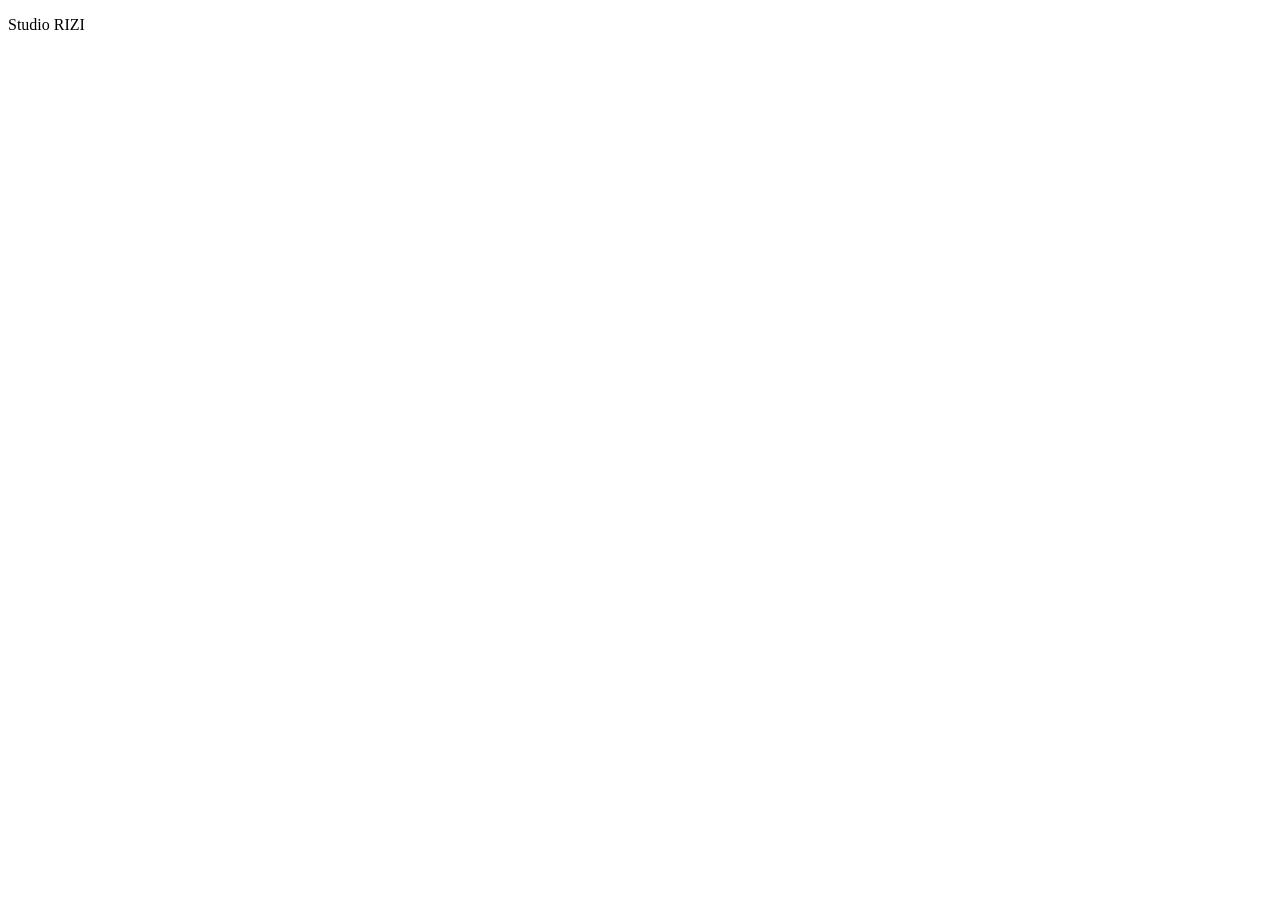
==== commit c2bca903: "Update index.html for new site information Removed old site redirection and verification meta tags." ====
--- a/index.html
+++ b/index.html
@@ -2,29 +2,13 @@
 <html lang="ja">
 <head>
   <meta charset="utf-8">
-  <meta name="viewport" content="width=device-width, initial-scale=1">
-  <title>Studio RIZI has moved</title>
 
-  <!-- Google Search treats an instant meta refresh as a permanent redirect. -->
-  <meta http-equiv="refresh" content="0; url=https://studio-rizi.pages.dev/">
+  <meta name="google-site-verification"
+        content="qtwHFMqtIOX0U8REpxdJlfa-HMUBcYBkD0h2NlRByC8">
 
-  <!-- Tell search engines which URL is canonical. -->
-  <link rel="canonical" href="https://studio-rizi.pages.dev/">
-  <meta name="robots" content="index,follow">
-
-  <script>
-    // Fallback for browsers/environments where meta refresh does not fire.
-    window.location.replace("https://studio-rizi.pages.dev/");
-  </script>
+  <title>Studio RIZI</title>
 </head>
 <body>
-  <main>
-    <h1>Studio RIZI has moved</h1>
-    <p>
-      公式サイトは
-      <a href="https://studio-rizi.pages.dev/">https://studio-rizi.pages.dev/</a>
-      へ移転しました。
-    </p>
-  </main>
+  <p>Studio RIZI</p>
 </body>
 </html>
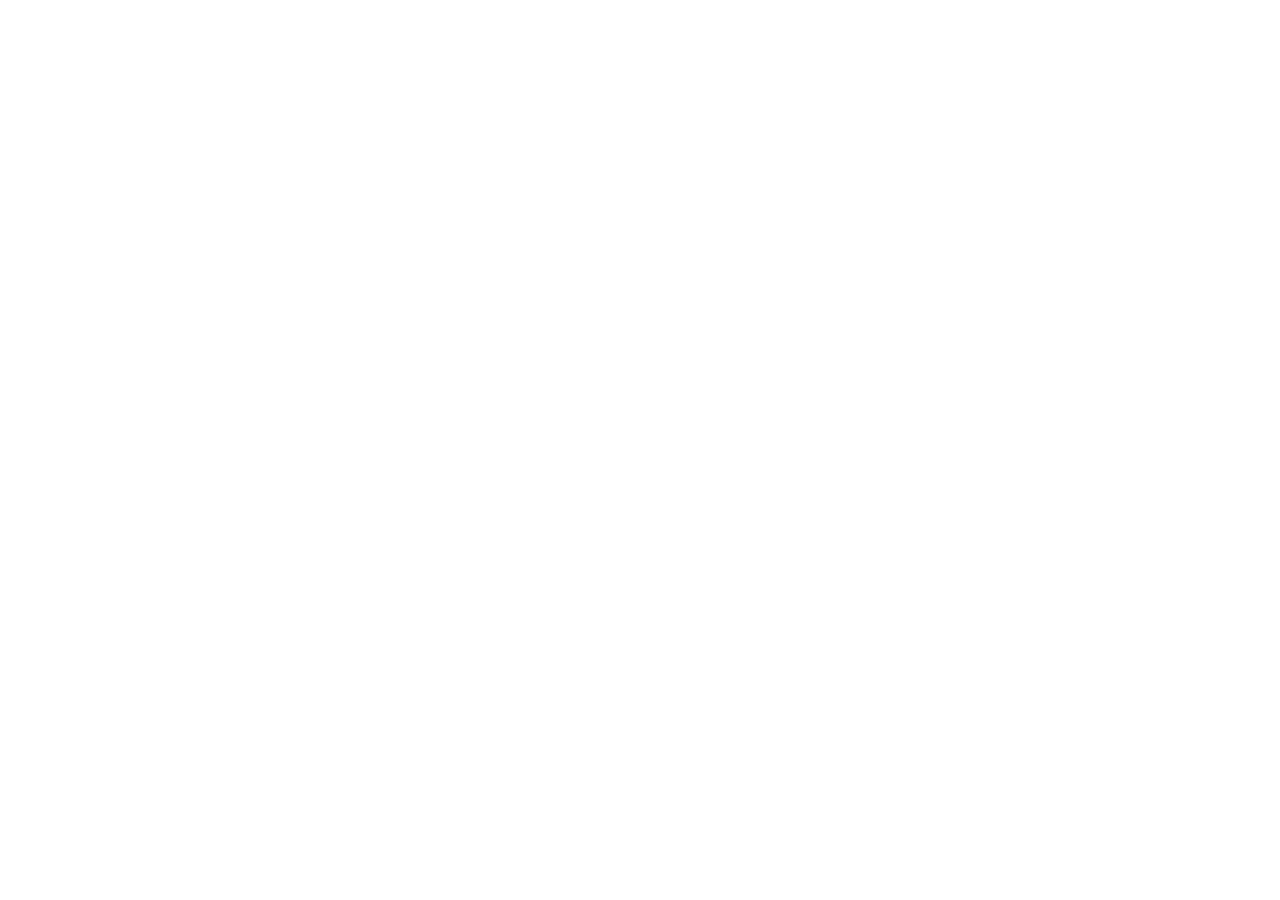
==== commit cdf98e6a: "Update index.html for site migration announcement Updated the HTML structure to reflect the migratio" ====
--- a/index.html
+++ b/index.html
@@ -2,13 +2,55 @@
 <html lang="ja">
 <head>
   <meta charset="utf-8">
+  <meta name="viewport" content="width=device-width, initial-scale=1">
 
-  <meta name="google-site-verification"
-        content="qtwHFMqtIOX0U8REpxdJlfa-HMUBcYBkD0h2NlRByC8">
+  <title>Studio RIZI | 公式サイト移転のお知らせ</title>
 
-  <title>Studio RIZI</title>
+  <!-- Google Search Console 所有権確認 -->
+  <meta
+    name="google-site-verification"
+    content="qtwHFMqtIOX0U8REpxdJlfa-HMUBcYBkD0h2NlRByC8"
+  >
+
+  <!-- 検索エンジン向け -->
+  <meta
+    name="description"
+    content="Studio RIZIの公式サイトは https://studio-rizi.pages.dev/ へ移転しました。"
+  >
+  <meta name="robots" content="index,follow">
+
+  <!-- 新サイトを正規URLとして指定 -->
+  <link rel="canonical" href="https://studio-rizi.pages.dev/">
+
+  <!-- 旧サイトから新サイトへ即時転送 -->
+  <meta
+    http-equiv="refresh"
+    content="0; url=https://studio-rizi.pages.dev/"
+  >
+
+  <!-- JavaScriptによる転送の補助 -->
+  <script>
+    window.location.replace("https://studio-rizi.pages.dev/");
+  </script>
 </head>
+
 <body>
-  <p>Studio RIZI</p>
+  <main>
+    <h1>Studio RIZI 公式サイトは移転しました</h1>
+
+    <p>
+      Studio RIZIの公式サイトは、以下のURLへ移転しました。
+    </p>
+
+    <p>
+      <a href="https://studio-rizi.pages.dev/">
+        https://studio-rizi.pages.dev/
+      </a>
+    </p>
+
+    <p>
+      自動的に移動しない場合は、上のリンクをクリックしてください。
+    </p>
+  </main>
 </body>
 </html>
